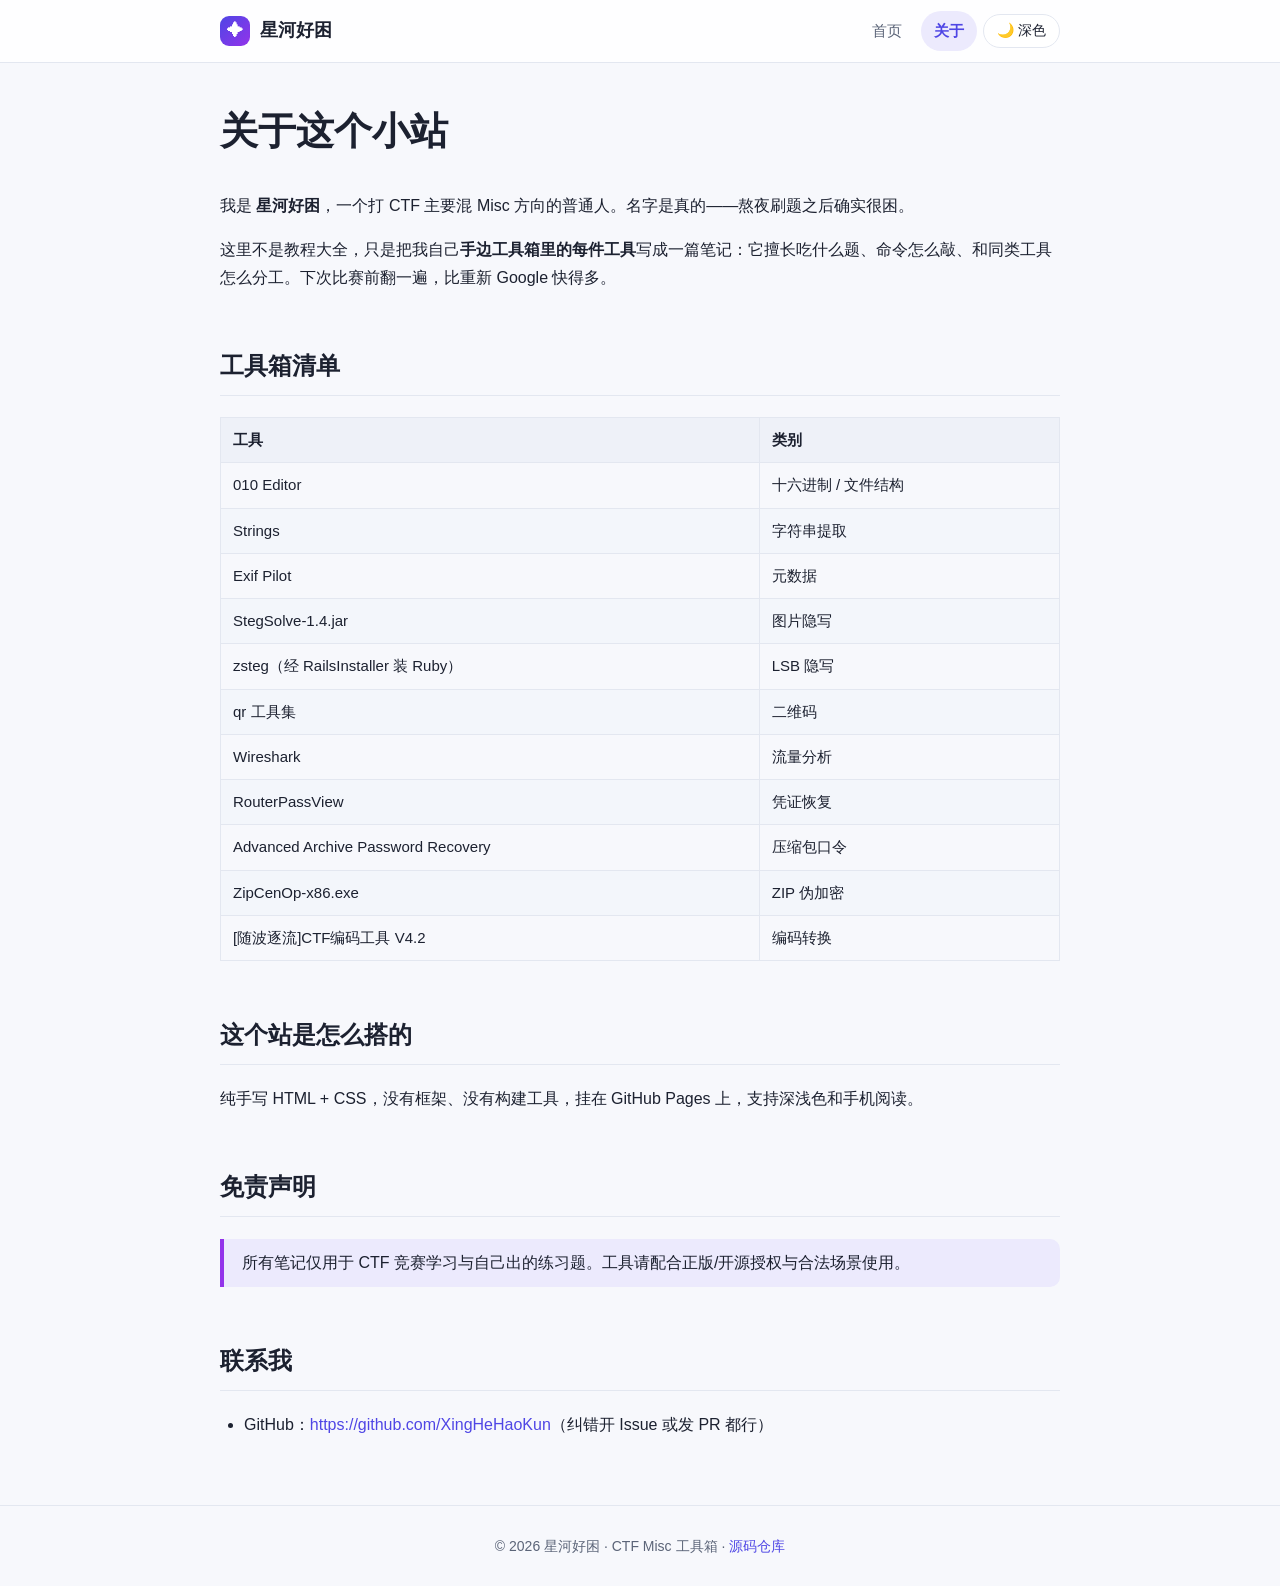
==== about.html @ 761de640 "init: CTF Misc toolbox blog" ====
<!DOCTYPE html>
<html lang="zh-CN">
<head>
  <meta charset="UTF-8">
  <meta name="viewport" content="width=device-width, initial-scale=1.0">
  <title>关于 · 星河好困</title>
  <meta name="description" content="关于这个小站：一个记录 CTF Misc 工具用法的个人工具箱笔记。">
  <link rel="icon" type="image/svg+xml" href="favicon.svg">
  <link rel="stylesheet" href="assets/style.css">
  <script src="assets/theme.js"></script>
</head>
<body>
  <header class="site-header">
    <nav class="nav wrap">
      <a class="brand" href="index.html">
        <span class="logo">✦</span><span class="name">星河好困</span>
      </a>
      <div class="nav-links">
        <a href="index.html">首页</a>
        <a href="about.html" class="active">关于</a>
        <button id="theme-toggle" aria-label="切换深浅色主题">🌙 深色</button>
      </div>
    </nav>
  </header>

  <main class="wrap">
    <div class="article-head">
      <h1>关于这个小站</h1>
    </div>

    <article class="prose">
      <p>我是 <strong>星河好困</strong>，一个打 CTF 主要混 Misc 方向的普通人。名字是真的——熬夜刷题之后确实很困。</p>
      <p>这里不是教程大全，只是把我自己<strong>手边工具箱里的每件工具</strong>写成一篇笔记：它擅长吃什么题、命令怎么敲、和同类工具怎么分工。下次比赛前翻一遍，比重新 Google 快得多。</p>

      <h2>工具箱清单</h2>
      <table>
        <thead><tr><th>工具</th><th>类别</th></tr></thead>
        <tbody>
          <tr><td>010 Editor</td><td>十六进制 / 文件结构</td></tr>
          <tr><td>Strings</td><td>字符串提取</td></tr>
          <tr><td>Exif Pilot</td><td>元数据</td></tr>
          <tr><td>StegSolve-1.4.jar</td><td>图片隐写</td></tr>
          <tr><td>zsteg（经 RailsInstaller 装 Ruby）</td><td>LSB 隐写</td></tr>
          <tr><td>qr 工具集</td><td>二维码</td></tr>
          <tr><td>Wireshark</td><td>流量分析</td></tr>
          <tr><td>RouterPassView</td><td>凭证恢复</td></tr>
          <tr><td>Advanced Archive Password Recovery</td><td>压缩包口令</td></tr>
          <tr><td>ZipCenOp-x86.exe</td><td>ZIP 伪加密</td></tr>
          <tr><td>[随波逐流]CTF编码工具 V4.2</td><td>编码转换</td></tr>
        </tbody>
      </table>

      <h2>这个站是怎么搭的</h2>
      <p>纯手写 HTML + CSS，没有框架、没有构建工具，挂在 GitHub Pages 上，支持深浅色和手机阅读。</p>

      <h2>免责声明</h2>
      <blockquote>所有笔记仅用于 CTF 竞赛学习与自己出的练习题。工具请配合正版/开源授权与合法场景使用。</blockquote>

      <h2>联系我</h2>
      <ul>
        <li>GitHub：<a href="https://github.com/XingHeHaoKun">https://github.com/XingHeHaoKun</a>（纠错开 Issue 或发 PR 都行）</li>
      </ul>
    </article>
  </main>

  <footer class="site-footer">
    <div class="wrap">
      © 2026 星河好困 · CTF Misc 工具箱 · <a href="https://github.com/XingHeHaoKun/XingHeHaoKun.github.io">源码仓库</a>
    </div>
  </footer>
</body>
</html>
---- assets/style.css ----
/* ============================================================
   星河好困 · 博客样式
   零依赖手写 CSS：变量主题 + 深色模式 + 响应式
   ============================================================ */

:root {
  --bg: #f7f8fc;
  --surface: #ffffff;
  --surface-2: #eef1f8;
  --text: #1c2130;
  --text-muted: #5b6478;
  --border: #e3e7f0;
  --brand: #4f46e5;
  --brand-2: #9333ea;
  --brand-soft: #eceafd;
  --code-bg: #10162e;
  --code-text: #dbe3ff;
  --shadow: 0 10px 30px rgba(30, 35, 60, .08);
  --radius: 14px;
  --maxw: 880px;
}

[data-theme="dark"] {
  --bg: #0d1120;
  --surface: #151b2e;
  --surface-2: #1d2440;
  --text: #e6eaf6;
  --text-muted: #9aa5c0;
  --border: #28304d;
  --brand: #818cf8;
  --brand-2: #c084fc;
  --brand-soft: #232a4d;
  --code-bg: #0a0f1f;
  --shadow: 0 10px 30px rgba(0, 0, 0, .35);
}

/* ---------- 基础 ---------- */
* { box-sizing: border-box; }

html { scroll-behavior: smooth; }

body {
  margin: 0;
  font-family: -apple-system, BlinkMacSystemFont, "Segoe UI", "PingFang SC",
               "Hiragino Sans GB", "Microsoft YaHei", "Noto Sans SC", sans-serif;
  background: var(--bg);
  color: var(--text);
  line-height: 1.75;
  font-size: 16px;
  transition: background .25s ease, color .25s ease;
}

a { color: var(--brand); text-decoration: none; }
a:hover { text-decoration: underline; }

img { max-width: 100%; border-radius: 10px; }

.wrap { max-width: var(--maxw); margin: 0 auto; padding: 0 20px; }

/* ---------- 顶栏 ---------- */
.site-header {
  position: sticky;
  top: 0;
  z-index: 20;
  backdrop-filter: saturate(1.4) blur(10px);
  background: color-mix(in srgb, var(--surface) 82%, transparent);
  border-bottom: 1px solid var(--border);
}

.nav {
  display: flex;
  align-items: center;
  justify-content: space-between;
  gap: 16px;
  height: 62px;
}

.brand {
  display: flex;
  align-items: center;
  gap: 10px;
  font-weight: 700;
  font-size: 18px;
  color: var(--text);
}
.brand:hover { text-decoration: none; }
.brand .logo {
  width: 30px; height: 30px; border-radius: 9px;
  background: linear-gradient(135deg, var(--brand), var(--brand-2));
  display: grid; place-items: center;
  color: #fff; font-size: 16px;
}

.nav-links { display: flex; align-items: center; gap: 6px; }
.nav-links a {
  padding: 7px 13px;
  border-radius: 999px;
  color: var(--text-muted);
  font-size: 15px;
}
.nav-links a:hover { color: var(--text); background: var(--surface-2); text-decoration: none; }
.nav-links a.active { color: var(--brand); background: var(--brand-soft); font-weight: 600; }

#theme-toggle {
  border: 1px solid var(--border);
  background: var(--surface);
  color: var(--text);
  border-radius: 999px;
  padding: 7px 13px;
  font-size: 14px;
  cursor: pointer;
}
#theme-toggle:hover { border-color: var(--brand); }

/* ---------- 首页 hero ---------- */
.hero {
  padding: 64px 0 40px;
  text-align: center;
}
.hero h1 {
  margin: 0 0 12px;
  font-size: clamp(30px, 6vw, 46px);
  line-height: 1.25;
  background: linear-gradient(120deg, var(--brand), var(--brand-2));
  -webkit-background-clip: text;
  background-clip: text;
  -webkit-text-fill-color: transparent;
}
.hero p {
  margin: 0 auto;
  max-width: 560px;
  color: var(--text-muted);
  font-size: 17px;
}
.hero .meta { margin-top: 18px; font-size: 14px; color: var(--text-muted); }

/* ---------- 文章列表 ---------- */
.section-title {
  margin: 36px 0 18px;
  font-size: 22px;
  display: flex;
  align-items: center;
  gap: 10px;
}
.section-title::before {
  content: "";
  width: 6px; height: 22px; border-radius: 3px;
  background: linear-gradient(180deg, var(--brand), var(--brand-2));
}

.post-list { display: grid; gap: 16px; margin: 0 0 40px; padding: 0; list-style: none; }

.post-card {
  display: block;
  background: var(--surface);
  border: 1px solid var(--border);
  border-radius: var(--radius);
  padding: 22px 24px;
  box-shadow: var(--shadow);
  color: var(--text);
}
.post-card:hover {
  text-decoration: none;
  transform: translateY(-3px);
  border-color: var(--brand);
}
.post-card h3 { margin: 0 0 8px; font-size: 20px; }
.post-card .excerpt { margin: 0 0 14px; color: var(--text-muted); font-size: 15px; }
.post-card .info { font-size: 13px; color: var(--text-muted); display: flex; flex-wrap: wrap; gap: 12px; align-items: center; }

.tag {
  display: inline-block;
  background: var(--brand-soft);
  color: var(--brand);
  border-radius: 999px;
  padding: 2px 10px;
  font-size: 12.5px;
  font-weight: 600;
}

/* ---------- 文章页 ---------- */
.article-head { padding: 44px 0 8px; }
.article-head h1 { margin: 0 0 12px; font-size: clamp(26px, 5vw, 38px); line-height: 1.3; }
.article-head .info { color: var(--text-muted); font-size: 14px; display: flex; flex-wrap: wrap; gap: 14px; align-items: center; }

.toc {
  background: var(--surface);
  border: 1px solid var(--border);
  border-left: 4px solid var(--brand);
  border-radius: 10px;
  padding: 14px 18px;
  margin: 24px 0;
  font-size: 14.5px;
}
.toc strong { display: block; margin-bottom: 6px; }
.toc ul { margin: 0; padding-left: 18px; }
.toc a.active { color: var(--brand); font-weight: 600; }

.prose { padding-bottom: 30px; }
.prose h2 {
  margin-top: 2.2em;
  padding-bottom: 8px;
  border-bottom: 1px solid var(--border);
  font-size: 24px;
}
.prose h3 { margin-top: 1.8em; font-size: 19px; }
.prose p { margin: 1em 0; }
.prose blockquote {
  margin: 1.4em 0;
  padding: 10px 18px;
  border-left: 4px solid var(--brand-2);
  background: var(--brand-soft);
  border-radius: 0 10px 10px 0;
  color: var(--text);
}
.prose ul, .prose ol { padding-left: 24px; }
.prose li { margin: 6px 0; }

.prose code {
  background: var(--surface-2);
  border-radius: 6px;
  padding: 2px 6px;
  font-family: ui-monospace, "Cascadia Code", Consolas, "JetBrains Mono", monospace;
  font-size: 14px;
}
.prose pre {
  background: var(--code-bg);
  color: var(--code-text);
  padding: 18px 20px;
  border-radius: 12px;
  overflow-x: auto;
  line-height: 1.6;
}
.prose pre code { background: none; padding: 0; color: inherit; font-size: 14px; }

.prose table {
  width: 100%;
  border-collapse: collapse;
  margin: 1.4em 0;
  font-size: 15px;
}
.prose th, .prose td { border: 1px solid var(--border); padding: 9px 12px; text-align: left; }
.prose th { background: var(--surface-2); }
.prose tr:nth-child(even) td { background: color-mix(in srgb, var(--surface-2) 45%, transparent); }

.prose hr { border: none; border-top: 1px solid var(--border); margin: 2.4em 0; }

/* ---------- 文章底部导航 ---------- */
.post-nav {
  display: flex;
  justify-content: space-between;
  gap: 16px;
  margin: 20px 0 50px;
  font-size: 15px;
}
.post-nav a {
  background: var(--surface);
  border: 1px solid var(--border);
  border-radius: 10px;
  padding: 12px 16px;
  max-width: 48%;
}
.post-nav a:hover { border-color: var(--brand); text-decoration: none; }
.post-nav .hint { display: block; font-size: 12.5px; color: var(--text-muted); }

/* ---------- 页脚 ---------- */
.site-footer {
  border-top: 1px solid var(--border);
  padding: 28px 0;
  margin-top: 20px;
  color: var(--text-muted);
  font-size: 14px;
  text-align: center;
}

/* ---------- 404 ---------- */
.notfound { text-align: center; padding: 100px 20px; }
.notfound .code { font-size: 80px; font-weight: 800; color: var(--brand); line-height: 1; }

/* ---------- 响应式 ---------- */
@media (max-width: 640px) {
  .nav { height: 56px; }
  .brand span.name { display: none; }
  .nav-links a { padding: 6px 10px; font-size: 14px; }
  .hero { padding: 40px 0 24px; }
  .post-nav { flex-direction: column; }
  .post-nav a { max-width: 100%; }
}
@media print {
  .site-header, .site-footer, .toc, .post-nav, #theme-toggle { display: none; }
}
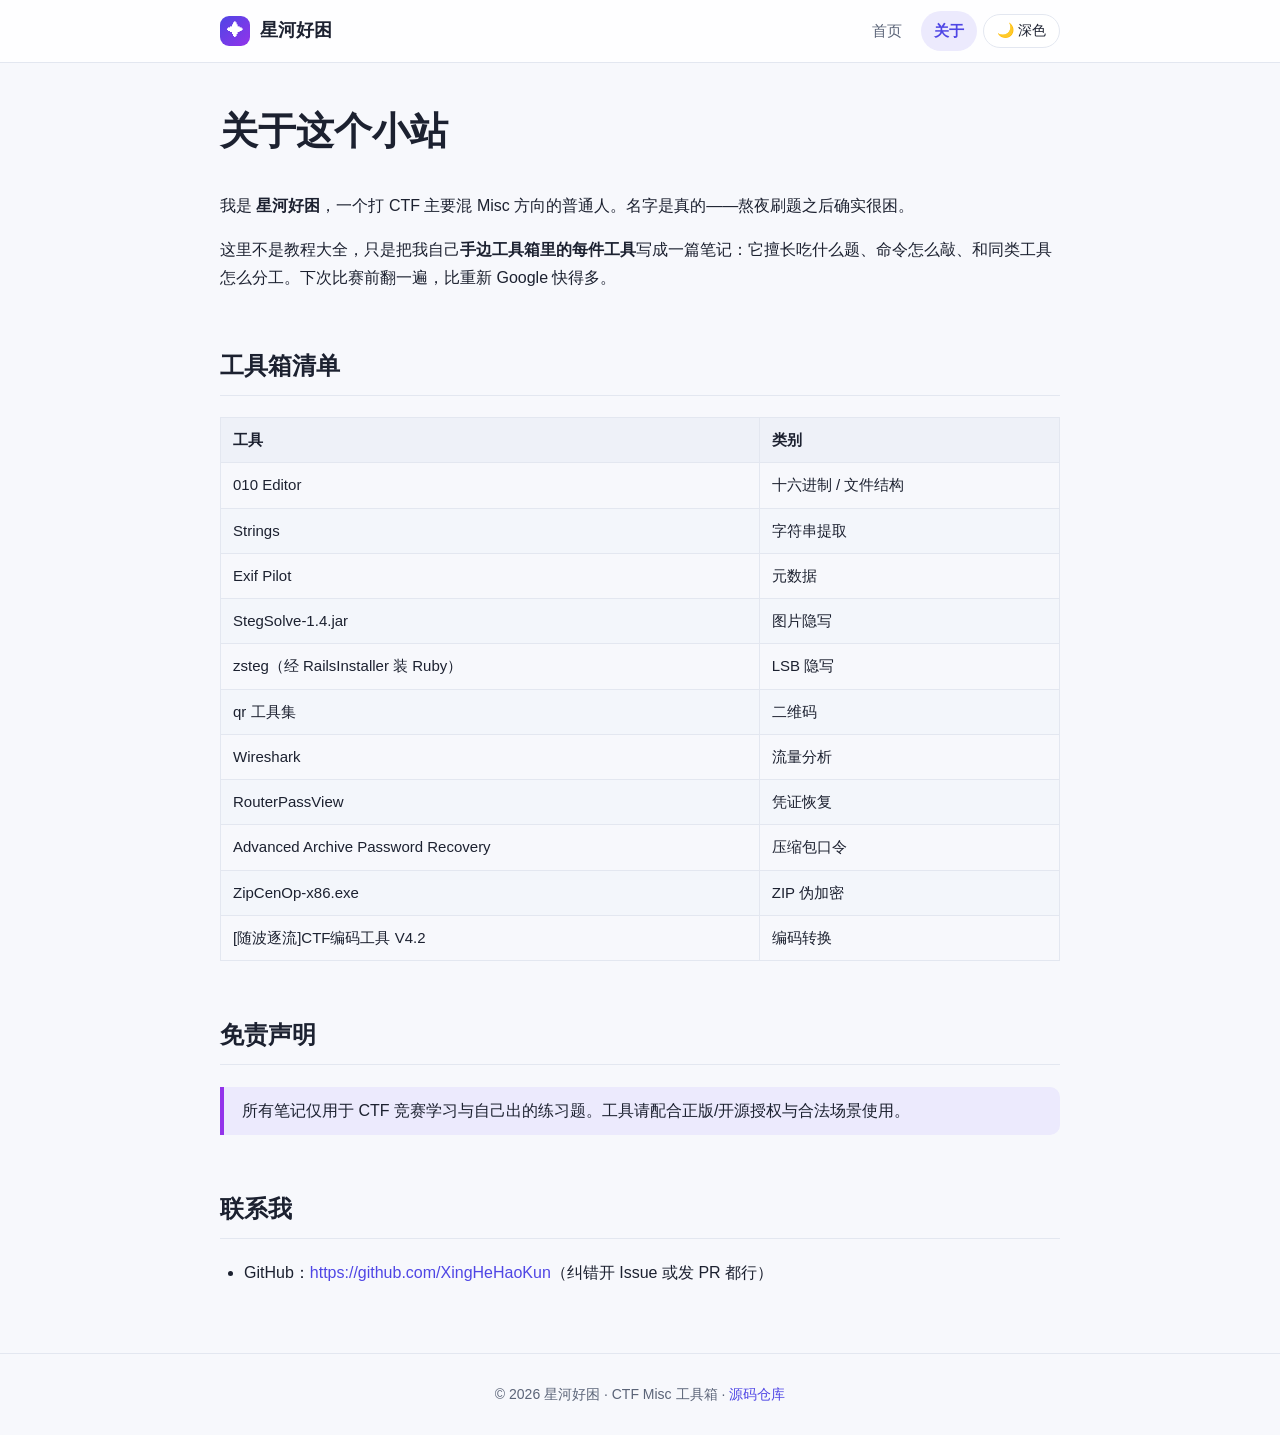
==== commit b85a1381: "remove: site-building section and local preview guide" ====
--- a/about.html
+++ b/about.html
@@ -50,9 +50,6 @@
         </tbody>
       </table>
 
-      <h2>这个站是怎么搭的</h2>
-      <p>纯手写 HTML + CSS，没有框架、没有构建工具，挂在 GitHub Pages 上，支持深浅色和手机阅读。</p>
-
       <h2>免责声明</h2>
       <blockquote>所有笔记仅用于 CTF 竞赛学习与自己出的练习题。工具请配合正版/开源授权与合法场景使用。</blockquote>
 
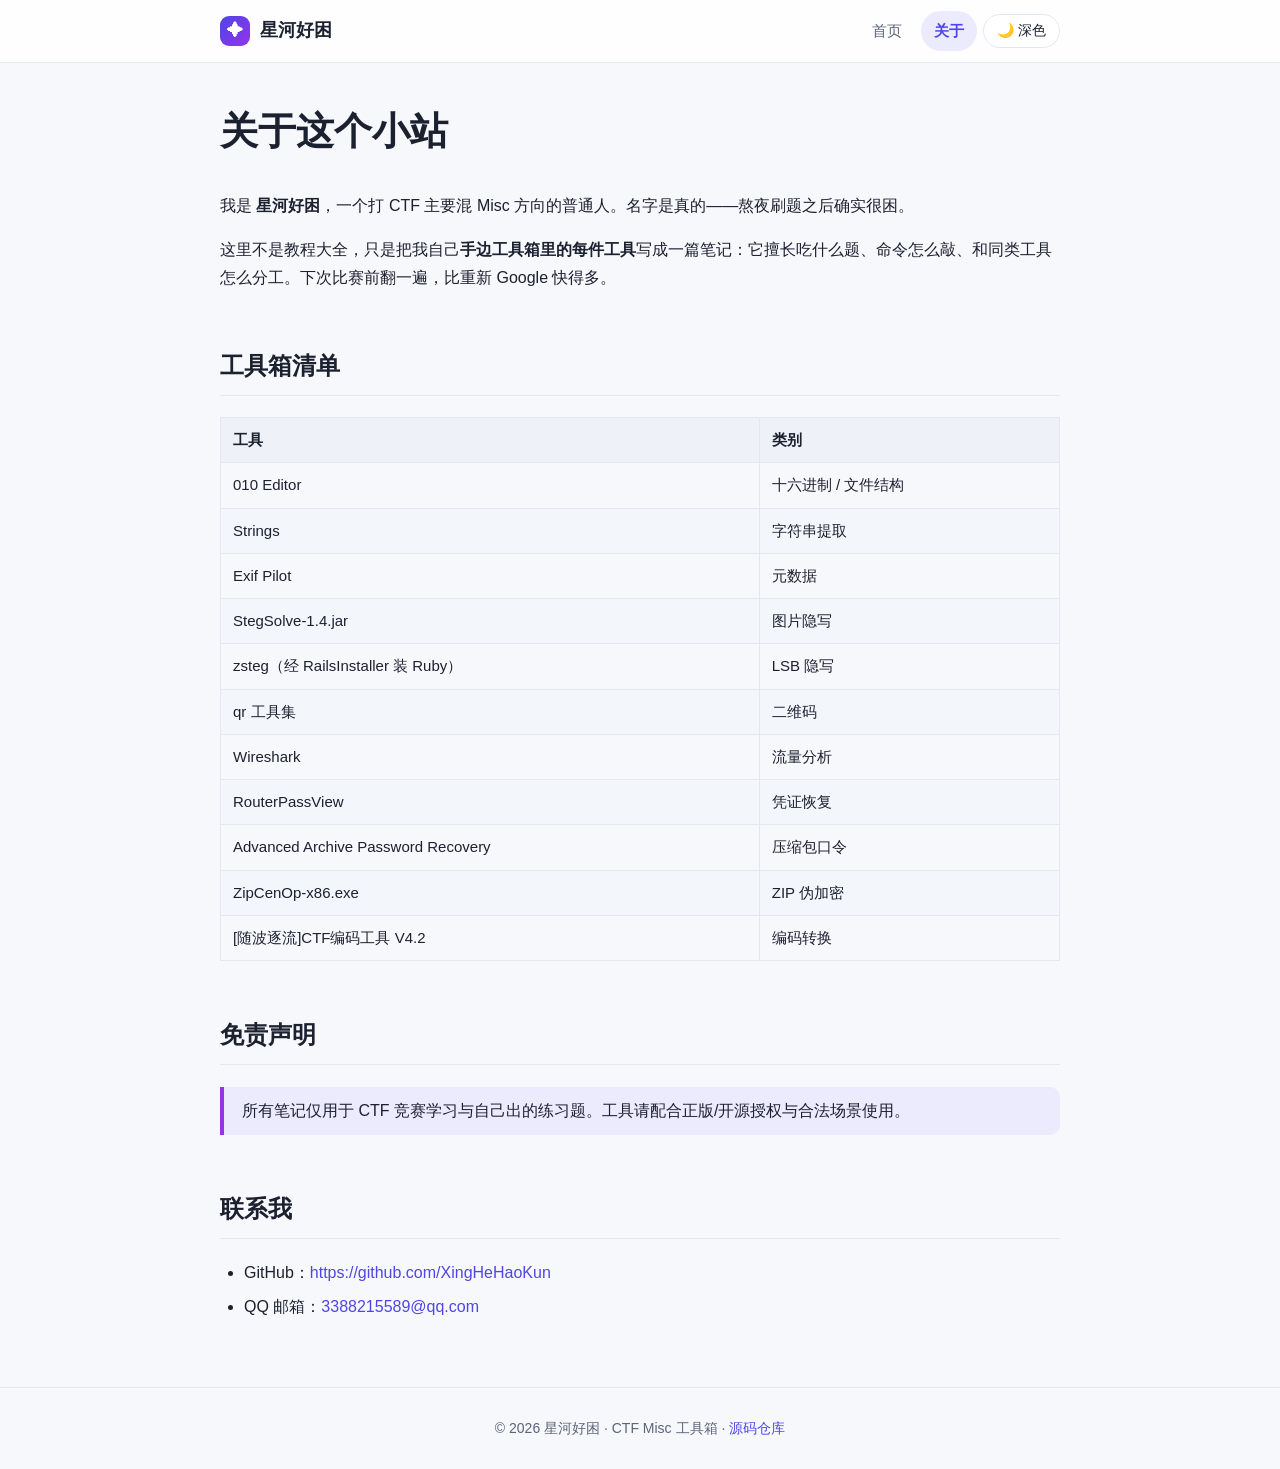
==== commit ee8bca89: "contact: add QQ email, drop parenthetical note" ====
--- a/about.html
+++ b/about.html
@@ -55,7 +55,8 @@
 
       <h2>联系我</h2>
       <ul>
-        <li>GitHub：<a href="https://github.com/XingHeHaoKun">https://github.com/XingHeHaoKun</a>（纠错开 Issue 或发 PR 都行）</li>
+        <li>GitHub：<a href="https://github.com/XingHeHaoKun">https://github.com/XingHeHaoKun</a></li>
+        <li>QQ 邮箱：<a href="mailto:3388215589@qq.com">3388215589@qq.com</a></li>
       </ul>
     </article>
   </main>
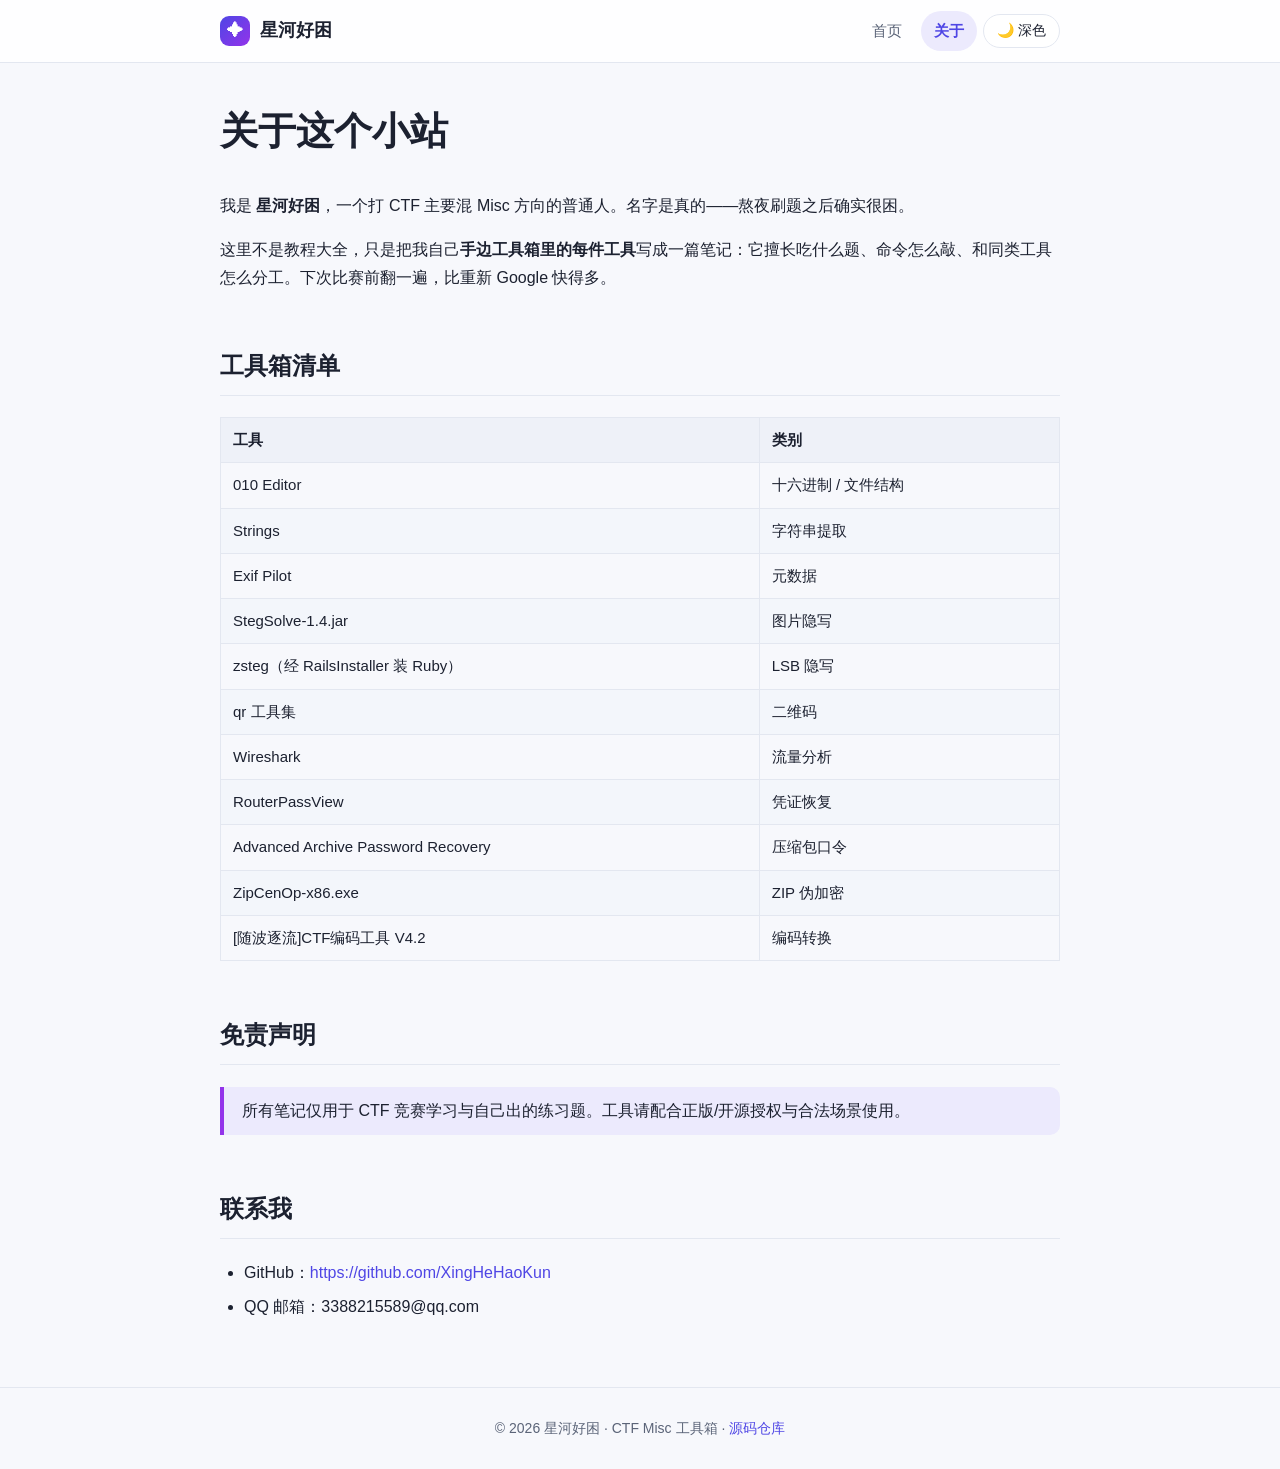
==== commit 56840df9: "contact: show QQ email as plain text" ====
--- a/about.html
+++ b/about.html
@@ -56,7 +56,7 @@
       <h2>联系我</h2>
       <ul>
         <li>GitHub：<a href="https://github.com/XingHeHaoKun">https://github.com/XingHeHaoKun</a></li>
-        <li>QQ 邮箱：<a href="mailto:3388215589@qq.com">3388215589@qq.com</a></li>
+        <li>QQ 邮箱：3388215589@qq.com</li>
       </ul>
     </article>
   </main>
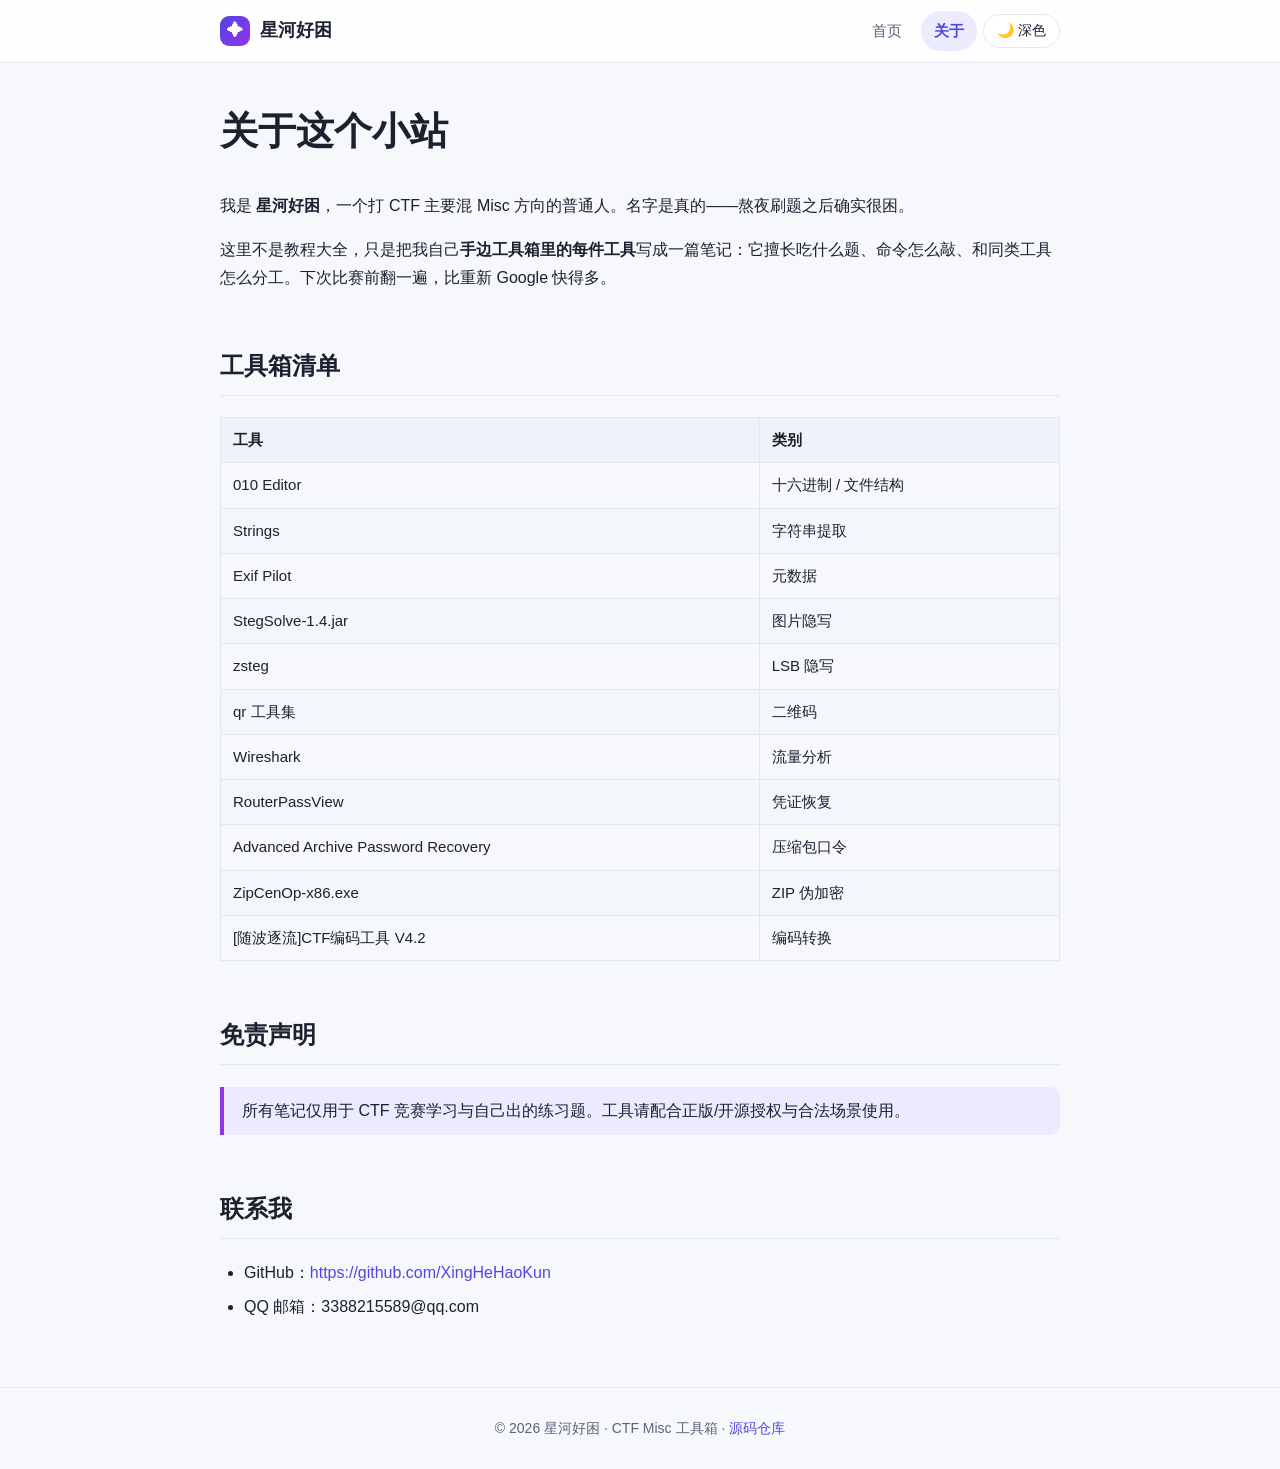
==== commit 04e84c4c: "Update about.html" ====
--- a/about.html
+++ b/about.html
@@ -40,7 +40,7 @@
           <tr><td>Strings</td><td>字符串提取</td></tr>
           <tr><td>Exif Pilot</td><td>元数据</td></tr>
           <tr><td>StegSolve-1.4.jar</td><td>图片隐写</td></tr>
-          <tr><td>zsteg（经 RailsInstaller 装 Ruby）</td><td>LSB 隐写</td></tr>
+          <tr><td>zsteg</td><td>LSB 隐写</td></tr>
           <tr><td>qr 工具集</td><td>二维码</td></tr>
           <tr><td>Wireshark</td><td>流量分析</td></tr>
           <tr><td>RouterPassView</td><td>凭证恢复</td></tr>
